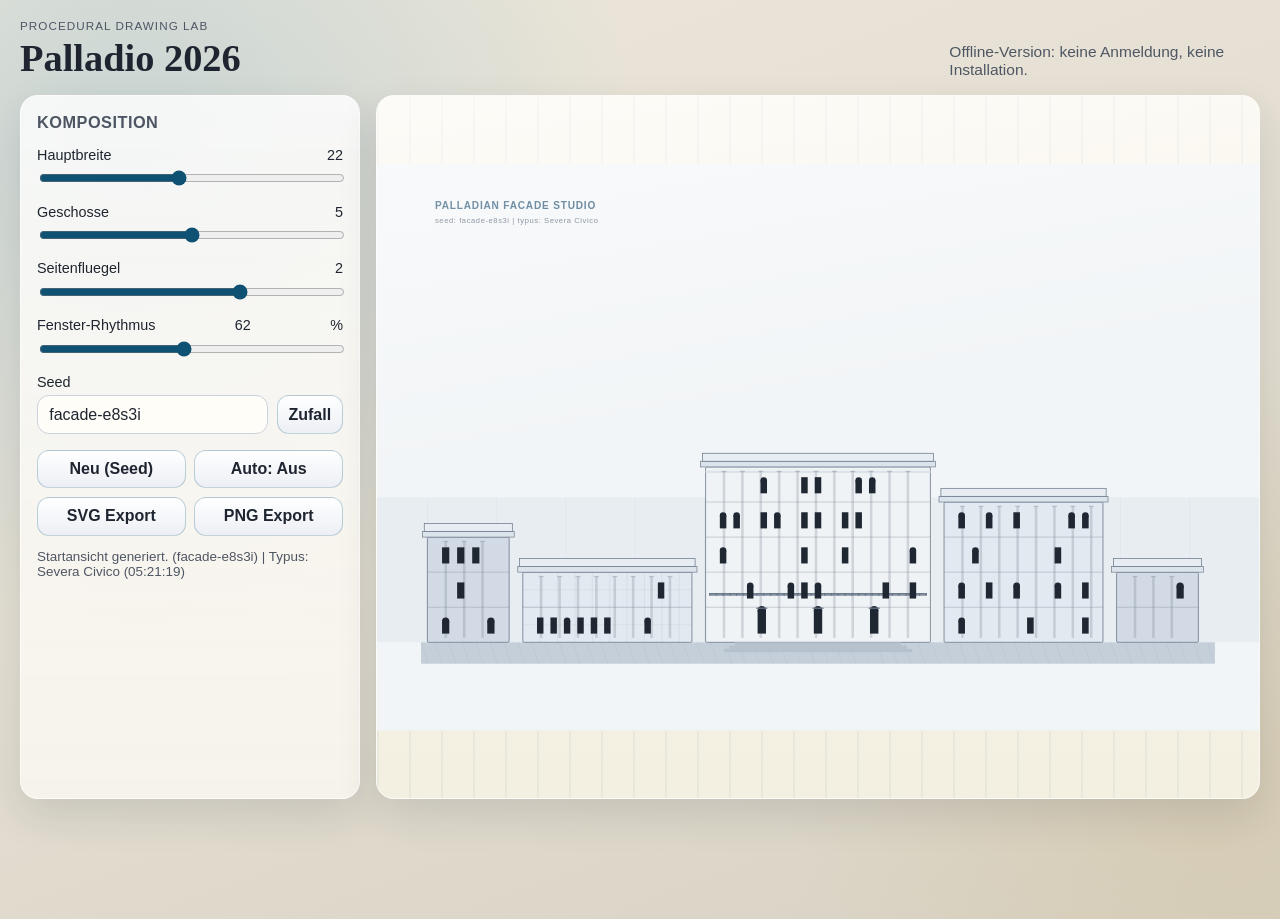
==== Palladio-2026-Simple-Package/index.html @ 22a1a0a7 "Add downloadable Palladio 2026 simple package" ====
<!doctype html>
<html lang="de">
<head>
  <meta charset="utf-8">
  <meta name="viewport" content="width=device-width, initial-scale=1">
  <title>Palladio 2026 - Offline</title>  <link rel="stylesheet" href="./styles.css">
</head>
<body>
  <main class="app-shell">
    <header class="topbar">
      <div>
        <p class="eyebrow">Procedural Drawing Lab</p>
        <h1>Palladio 2026</h1>
      </div>
      <p class="subline">Offline-Version: keine Anmeldung, keine Installation.</p>
    </header>

    <section class="workspace">
      <aside class="panel card">
        <h2>Komposition</h2>

        <label for="widthRange">Hauptbreite <span id="widthValue">22</span></label>
        <input id="widthRange" type="range" min="12" max="34" step="1" value="22">

        <label for="floorsRange">Geschosse <span id="floorsValue">5</span></label>
        <input id="floorsRange" type="range" min="2" max="8" step="1" value="5">

        <label for="wingsRange">Seitenfluegel <span id="wingsValue">2</span></label>
        <input id="wingsRange" type="range" min="0" max="3" step="1" value="2">

        <label for="rhythmRange">Fenster-Rhythmus <span id="rhythmValue">62</span>%</label>
        <input id="rhythmRange" type="range" min="35" max="92" step="1" value="62">

        <label for="seedInput">Seed</label>
        <div class="seed-row">
          <input id="seedInput" type="text" value="sgm-001" spellcheck="false">
          <button id="randomSeed" type="button">Zufall</button>
        </div>

        <div class="button-grid">
          <button id="regenerate" type="button">Neu (Seed)</button>
          <button id="toggleAuto" type="button">Auto: Aus</button>
          <button id="downloadSvg" type="button">SVG Export</button>
          <button id="downloadPng" type="button">PNG Export</button>
        </div>

        <p id="statusLine" class="status">Bereit.</p>
      </aside>

      <section class="preview card" aria-label="Fassadenvorschau">
        <svg id="facadeSvg" role="img" aria-label="Generierte palladianische Fassade"></svg>
      </section>
    </section>
  </main>

  <script src="./palladio.browser.js"></script>
</body>
</html>
---- Palladio-2026-Simple-Package/styles.css ----
:root {
  --bg-main: #ece7da;
  --bg-soft: #f7f4ec;
  --paper: #fffdf8;
  --ink: #1f2530;
  --ink-soft: #4e5664;
  --line: #ccd2dc;
  --accent: #0f5172;
  --accent-soft: #6da8c7;
  --shadow: 0 16px 40px rgba(25, 34, 46, 0.12);
  --radius: 18px;
}

*,
*::before,
*::after {
  box-sizing: border-box;
}

body {
  margin: 0;
  min-height: 100vh;
  color: var(--ink);
  font-family: "IBM Plex Sans", "Avenir Next", "Segoe UI", sans-serif;
  background:
    radial-gradient(circle at 10% 15%, rgba(109, 168, 199, 0.26), transparent 36%),
    radial-gradient(circle at 95% 85%, rgba(199, 172, 109, 0.2), transparent 30%),
    linear-gradient(160deg, var(--bg-main), #e2ddd0 56%, #d8d2c4);
}

.app-shell {
  width: min(1240px, 100% - 2.4rem);
  margin: 1.2rem auto 2rem;
}

.topbar {
  display: flex;
  gap: 1rem;
  flex-wrap: wrap;
  justify-content: space-between;
  align-items: end;
  margin-bottom: 1rem;
}

.eyebrow {
  margin: 0;
  text-transform: uppercase;
  letter-spacing: 0.09em;
  font-size: 0.73rem;
  color: var(--ink-soft);
}

h1 {
  margin: 0.28rem 0 0;
  font-family: "Fraunces", "Iowan Old Style", "Times New Roman", serif;
  font-size: clamp(1.7rem, 3vw, 2.45rem);
  font-weight: 700;
  line-height: 1.1;
}

.subline {
  margin: 0;
  max-width: 36ch;
  color: var(--ink-soft);
  font-size: 0.97rem;
}

.workspace {
  display: grid;
  grid-template-columns: 340px minmax(0, 1fr);
  gap: 1rem;
  align-items: stretch;
}

.card {
  border: 1px solid rgba(255, 255, 255, 0.7);
  border-radius: var(--radius);
  background: linear-gradient(180deg, rgba(255, 255, 255, 0.8), rgba(249, 246, 238, 0.88));
  box-shadow: var(--shadow);
}

.panel {
  padding: 1.1rem 1rem 1rem;
}

.panel h2 {
  margin: 0 0 0.9rem;
  font-size: 1.02rem;
  letter-spacing: 0.03em;
  text-transform: uppercase;
  color: var(--ink-soft);
}

label {
  display: flex;
  justify-content: space-between;
  margin: 0.82rem 0 0.35rem;
  font-size: 0.9rem;
}

input[type="range"] {
  width: 100%;
  accent-color: var(--accent);
}

input[type="text"] {
  width: 100%;
  border-radius: 12px;
  border: 1px solid var(--line);
  padding: 0.56rem 0.7rem;
  font: inherit;
  color: var(--ink);
  background: var(--paper);
}

.seed-row {
  display: grid;
  grid-template-columns: minmax(0, 1fr) auto;
  gap: 0.55rem;
}

.button-grid {
  margin-top: 1rem;
  display: grid;
  grid-template-columns: repeat(2, minmax(0, 1fr));
  gap: 0.55rem;
}

button {
  border: 1px solid rgba(15, 81, 114, 0.25);
  border-radius: 12px;
  padding: 0.58rem 0.68rem;
  font: inherit;
  font-weight: 600;
  color: var(--ink);
  background: linear-gradient(180deg, #ffffff, #eceff5);
  cursor: pointer;
  transition: transform 130ms ease, box-shadow 130ms ease, border-color 130ms ease;
}

button:hover {
  transform: translateY(-1px);
  box-shadow: 0 7px 16px rgba(25, 34, 46, 0.16);
  border-color: rgba(15, 81, 114, 0.5);
}

button:active {
  transform: translateY(0);
}

.status {
  margin: 0.85rem 0 0;
  min-height: 1.3rem;
  color: var(--ink-soft);
  font-size: 0.84rem;
}

.preview {
  position: relative;
  overflow: hidden;
  background:
    repeating-linear-gradient(
      90deg,
      rgba(15, 81, 114, 0.05) 0,
      rgba(15, 81, 114, 0.05) 2px,
      transparent 2px,
      transparent 32px
    ),
    linear-gradient(180deg, #faf7ee 0%, #f3efe1 100%);
}

.preview::after {
  content: "";
  position: absolute;
  inset: 0;
  pointer-events: none;
  background: linear-gradient(170deg, rgba(255, 255, 255, 0.56), transparent 45%);
}

#facadeSvg {
  display: block;
  width: 100%;
  height: min(78vh, 760px);
}

#facadeSvg.is-refreshing {
  animation: fade-refresh 300ms ease;
}

.facade-root {
  animation: rise-in 420ms cubic-bezier(0.18, 0.84, 0.37, 1);
}

@keyframes rise-in {
  from {
    opacity: 0;
    transform: translateY(16px);
  }

  to {
    opacity: 1;
    transform: translateY(0);
  }
}

@keyframes fade-refresh {
  0% {
    filter: blur(1.8px);
    opacity: 0.35;
  }

  100% {
    filter: blur(0);
    opacity: 1;
  }
}

@media (max-width: 980px) {
  .workspace {
    grid-template-columns: 1fr;
  }

  #facadeSvg {
    height: min(62vh, 620px);
  }
}

@media (max-width: 620px) {
  .app-shell {
    width: min(100% - 1rem, 1240px);
    margin: 0.65rem auto 1rem;
  }

  .panel {
    padding: 0.9rem 0.8rem;
  }

  .button-grid {
    grid-template-columns: 1fr;
  }

  #facadeSvg {
    height: min(56vh, 500px);
  }
}
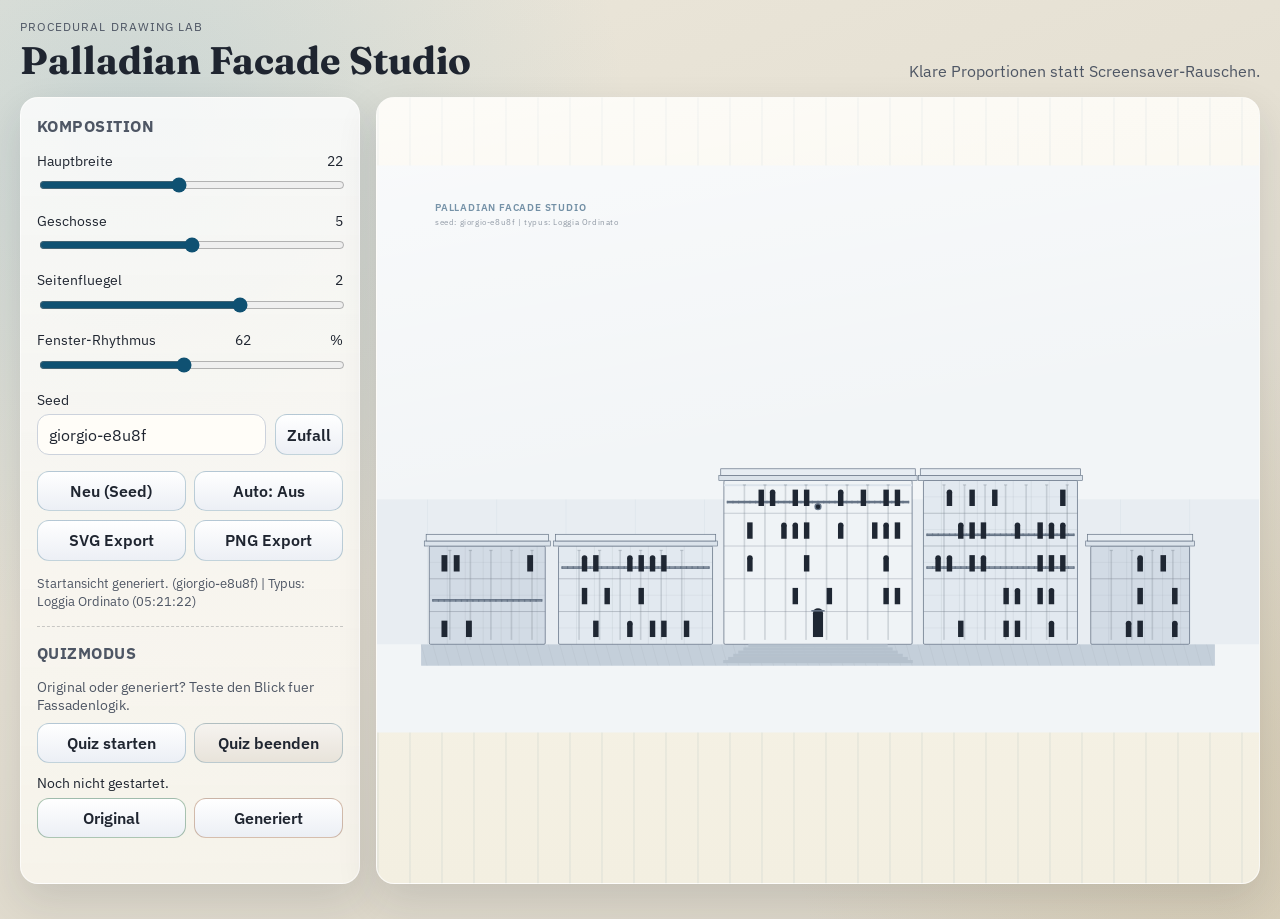
==== commit 180a04e7: "Add educational quiz mode original vs generated" ====
--- a/Palladio-2026-Simple-Package/index.html
+++ b/Palladio-2026-Simple-Package/index.html
@@ -3,16 +3,20 @@
 <head>
   <meta charset="utf-8">
   <meta name="viewport" content="width=device-width, initial-scale=1">
-  <title>Palladio 2026 - Offline</title>  <link rel="stylesheet" href="./styles.css">
+  <title>Palladian Facade Studio</title>
+  <link rel="preconnect" href="https://fonts.googleapis.com">
+  <link rel="preconnect" href="https://fonts.gstatic.com" crossorigin>
+  <link href="https://fonts.googleapis.com/css2?family=Fraunces:opsz,wght@9..144,400;9..144,700&family=IBM+Plex+Sans:wght@400;500;600&display=swap" rel="stylesheet">
+  <link rel="stylesheet" href="./styles.css">
 </head>
 <body>
   <main class="app-shell">
     <header class="topbar">
       <div>
         <p class="eyebrow">Procedural Drawing Lab</p>
-        <h1>Palladio 2026</h1>
+        <h1>Palladian Facade Studio</h1>
       </div>
-      <p class="subline">Offline-Version: keine Anmeldung, keine Installation.</p>
+      <p class="subline">Klare Proportionen statt Screensaver-Rauschen.</p>
     </header>
 
     <section class="workspace">
@@ -45,6 +49,23 @@
         </div>
 
         <p id="statusLine" class="status">Bereit.</p>
+
+        <section class="quiz-block" aria-label="Quizmodus">
+          <h2>Quizmodus</h2>
+          <p class="quiz-intro">Original oder generiert? Teste den Blick fuer Fassadenlogik.</p>
+          <div class="quiz-top-actions">
+            <button id="startQuiz" type="button">Quiz starten</button>
+            <button id="stopQuiz" type="button">Quiz beenden</button>
+          </div>
+          <p id="quizScore" class="quiz-score">Noch nicht gestartet.</p>
+          <p id="quizQuestion" class="quiz-question" hidden>Ist diese Fassade eher originalnah oder generiert?</p>
+          <div id="quizAnswerRow" class="quiz-answer-row" hidden>
+            <button id="guessOriginal" type="button">Original</button>
+            <button id="guessGenerated" type="button">Generiert</button>
+          </div>
+          <button id="nextQuizRound" type="button" hidden>Naechste Runde</button>
+          <p id="quizFeedback" class="quiz-feedback" aria-live="polite"></p>
+        </section>
       </aside>
 
       <section class="preview card" aria-label="Fassadenvorschau">
--- a/Palladio-2026-Simple-Package/styles.css
+++ b/Palladio-2026-Simple-Package/styles.css
@@ -153,6 +153,75 @@
   min-height: 1.3rem;
   color: var(--ink-soft);
   font-size: 0.84rem;
+}
+
+.quiz-block {
+  margin-top: 1rem;
+  padding-top: 0.95rem;
+  border-top: 1px dashed rgba(31, 37, 48, 0.22);
+}
+
+.quiz-intro {
+  margin: 0 0 0.55rem;
+  color: var(--ink-soft);
+  font-size: 0.85rem;
+}
+
+.quiz-top-actions {
+  display: grid;
+  grid-template-columns: repeat(2, minmax(0, 1fr));
+  gap: 0.55rem;
+}
+
+#stopQuiz {
+  background: linear-gradient(180deg, #f6f3ef, #e8e3da);
+}
+
+.quiz-score {
+  margin: 0.7rem 0 0.35rem;
+  font-size: 0.85rem;
+  color: var(--ink);
+}
+
+.quiz-question {
+  margin: 0.35rem 0 0.55rem;
+  font-size: 0.9rem;
+  color: var(--ink);
+  font-weight: 600;
+}
+
+.quiz-answer-row {
+  display: grid;
+  grid-template-columns: repeat(2, minmax(0, 1fr));
+  gap: 0.55rem;
+}
+
+#guessOriginal {
+  border-color: rgba(26, 96, 44, 0.36);
+}
+
+#guessGenerated {
+  border-color: rgba(141, 77, 28, 0.36);
+}
+
+#nextQuizRound {
+  margin-top: 0.6rem;
+  width: 100%;
+}
+
+.quiz-feedback {
+  min-height: 1.25rem;
+  margin: 0.52rem 0 0;
+  font-size: 0.84rem;
+  color: var(--ink-soft);
+}
+
+.quiz-feedback.is-correct {
+  color: #1f6e35;
+}
+
+.quiz-feedback.is-wrong {
+  color: #8a321f;
 }
 
 .preview {
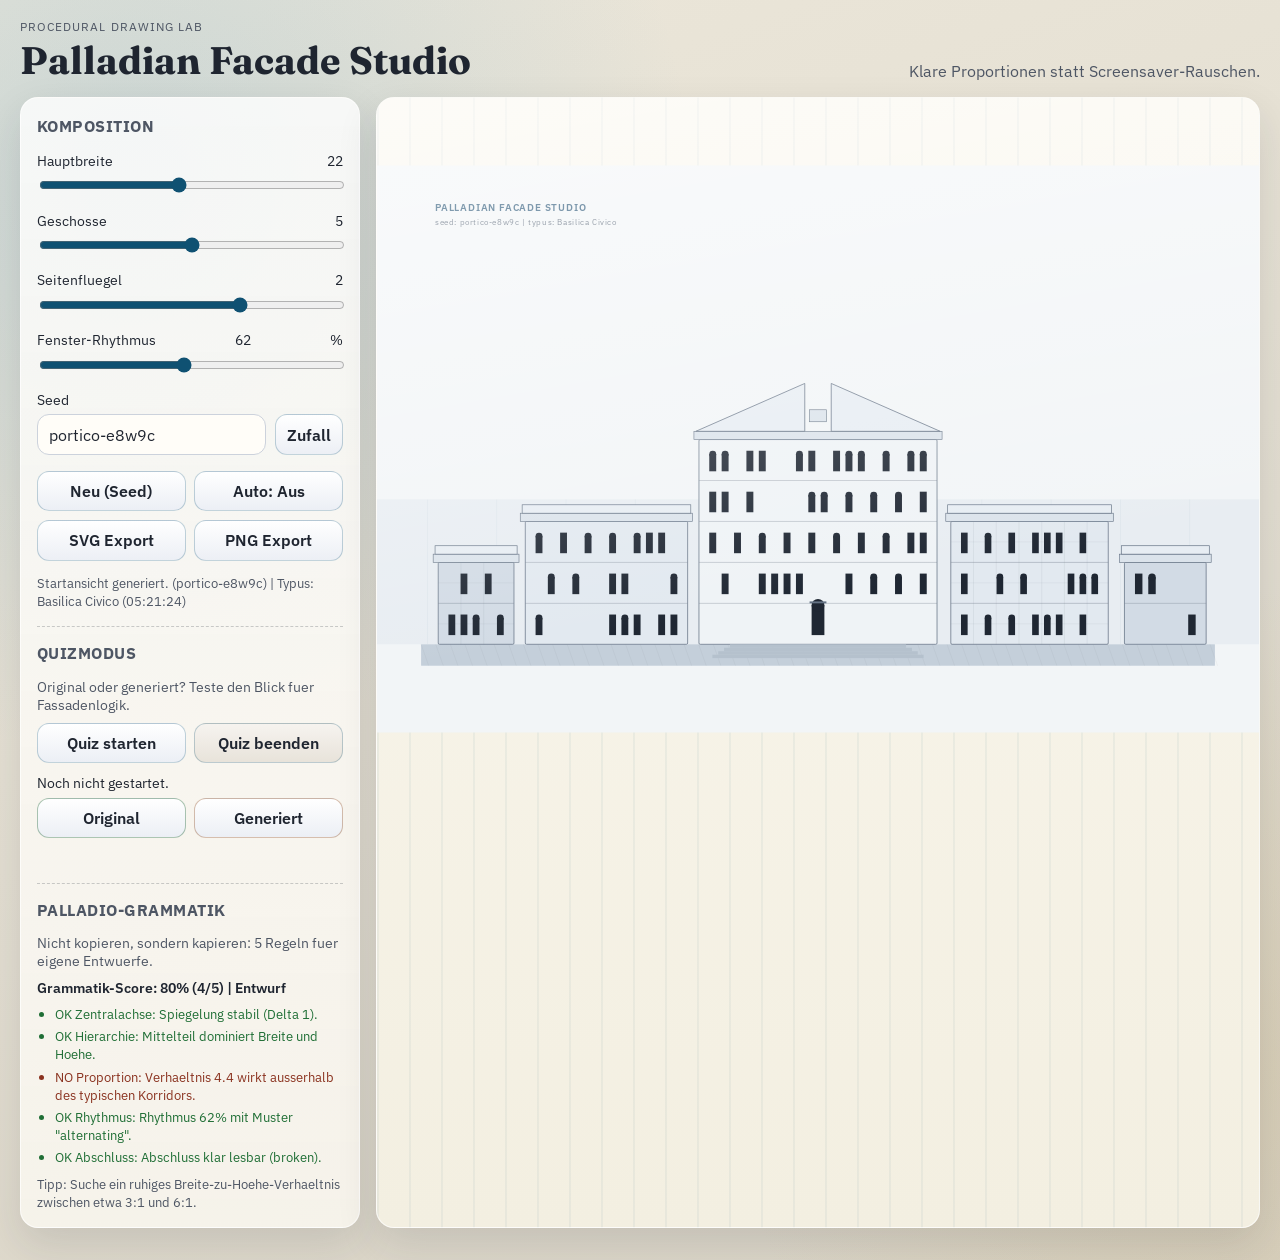
==== commit d2e11bb1: "Add Palladio grammar panel with live learning feedback" ====
--- a/Palladio-2026-Simple-Package/index.html
+++ b/Palladio-2026-Simple-Package/index.html
@@ -66,6 +66,20 @@
           <button id="nextQuizRound" type="button" hidden>Naechste Runde</button>
           <p id="quizFeedback" class="quiz-feedback" aria-live="polite"></p>
         </section>
+
+        <section class="grammar-block" aria-label="Palladio Grammatik">
+          <h2>Palladio-Grammatik</h2>
+          <p class="grammar-intro">Nicht kopieren, sondern kapieren: 5 Regeln fuer eigene Entwuerfe.</p>
+          <p id="grammarScore" class="grammar-score">Grammatik-Score: --</p>
+          <ul class="grammar-rules">
+            <li id="ruleAxis">- Zentralachse und Symmetrie</li>
+            <li id="ruleHierarchy">- Hierarchie von Mitte und Fluegeln</li>
+            <li id="ruleProportion">- Proportionsdisziplin</li>
+            <li id="ruleRhythm">- Rhythmus der Oeffnungen</li>
+            <li id="ruleCrown">- Klarer Fassadenabschluss</li>
+          </ul>
+          <p id="grammarHint" class="grammar-hint">Hinweis folgt nach der naechsten Generierung.</p>
+        </section>
       </aside>
 
       <section class="preview card" aria-label="Fassadenvorschau">
--- a/Palladio-2026-Simple-Package/styles.css
+++ b/Palladio-2026-Simple-Package/styles.css
@@ -222,6 +222,51 @@
 
 .quiz-feedback.is-wrong {
   color: #8a321f;
+}
+
+.grammar-block {
+  margin-top: 1rem;
+  padding-top: 0.95rem;
+  border-top: 1px dashed rgba(31, 37, 48, 0.22);
+}
+
+.grammar-intro {
+  margin: 0 0 0.5rem;
+  color: var(--ink-soft);
+  font-size: 0.85rem;
+}
+
+.grammar-score {
+  margin: 0.3rem 0 0.45rem;
+  font-size: 0.9rem;
+  font-weight: 600;
+  color: var(--ink);
+}
+
+.grammar-rules {
+  margin: 0;
+  padding-left: 1.1rem;
+  font-size: 0.84rem;
+  color: var(--ink-soft);
+}
+
+.grammar-rules li {
+  margin: 0.28rem 0;
+}
+
+.grammar-rules li.is-pass {
+  color: #1f6e35;
+}
+
+.grammar-rules li.is-fail {
+  color: #8a321f;
+}
+
+.grammar-hint {
+  margin: 0.55rem 0 0;
+  min-height: 1.3rem;
+  font-size: 0.84rem;
+  color: var(--ink-soft);
 }
 
 .preview {
